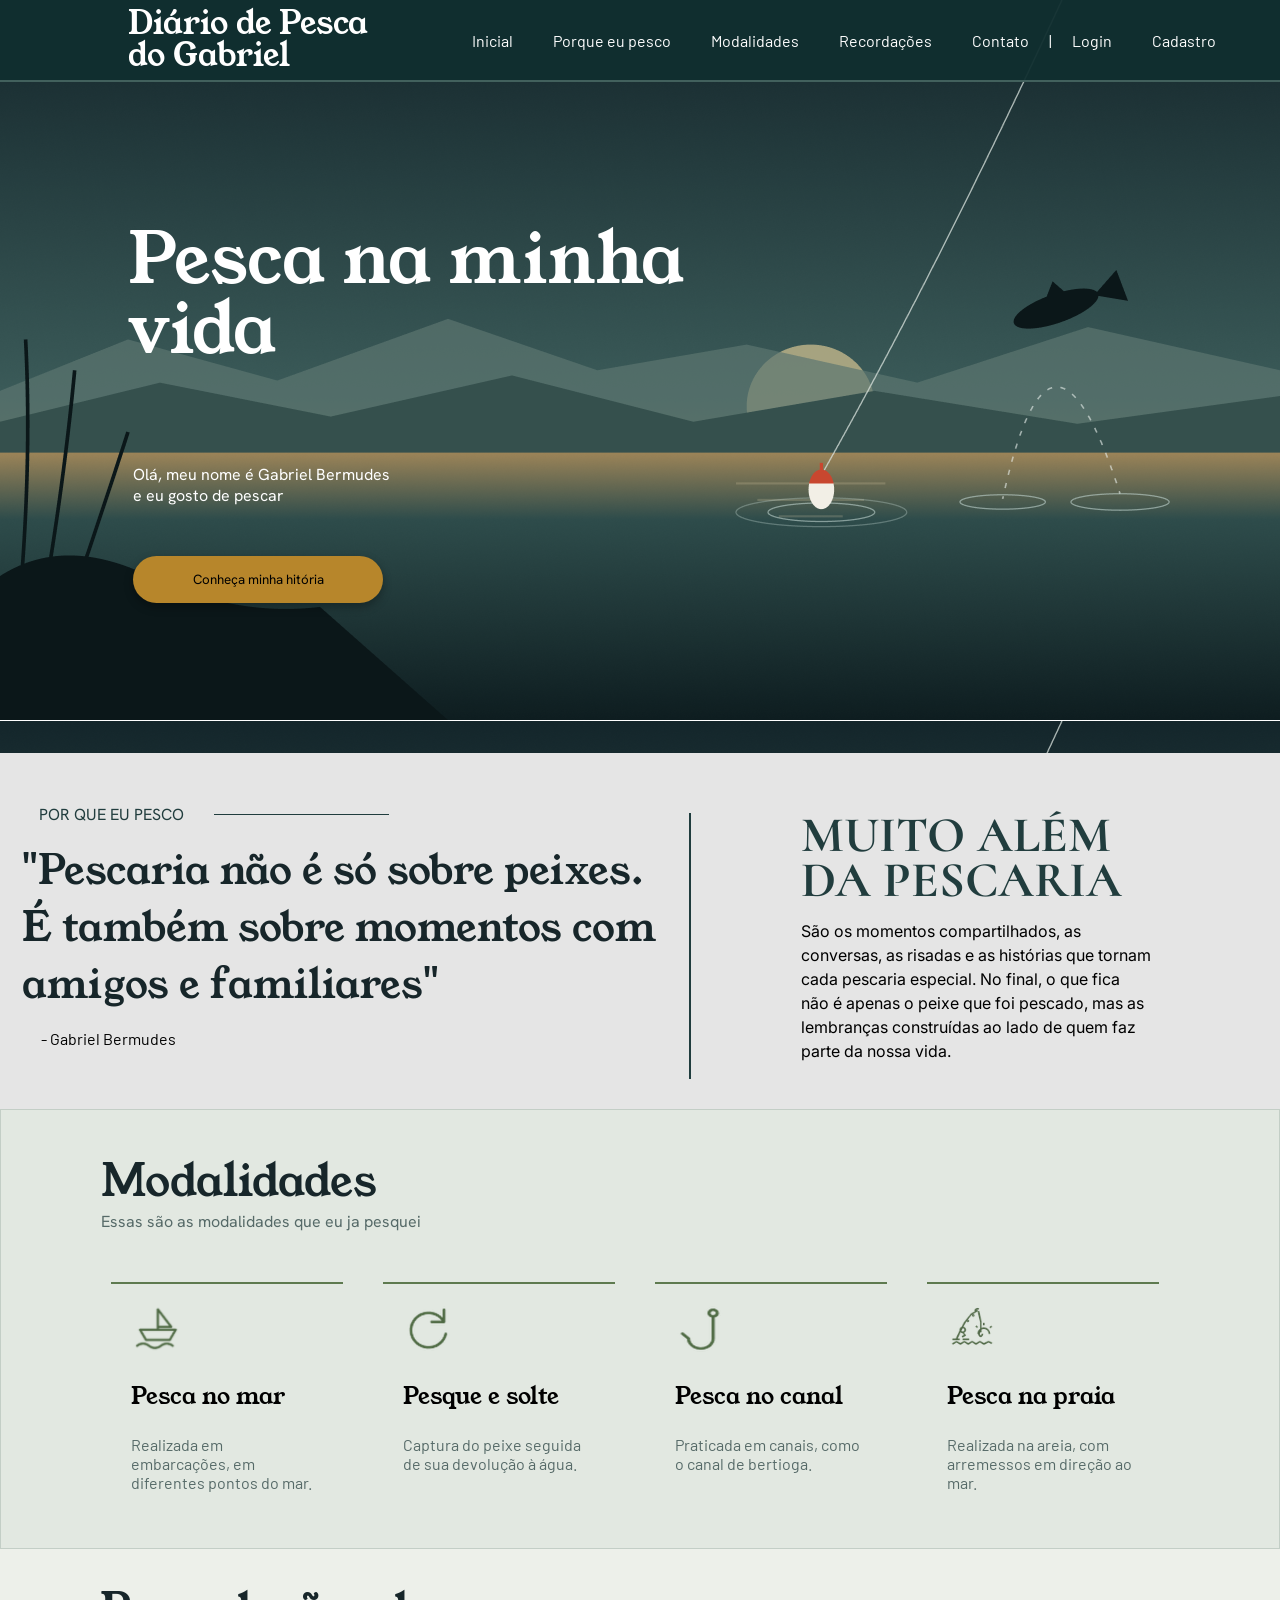
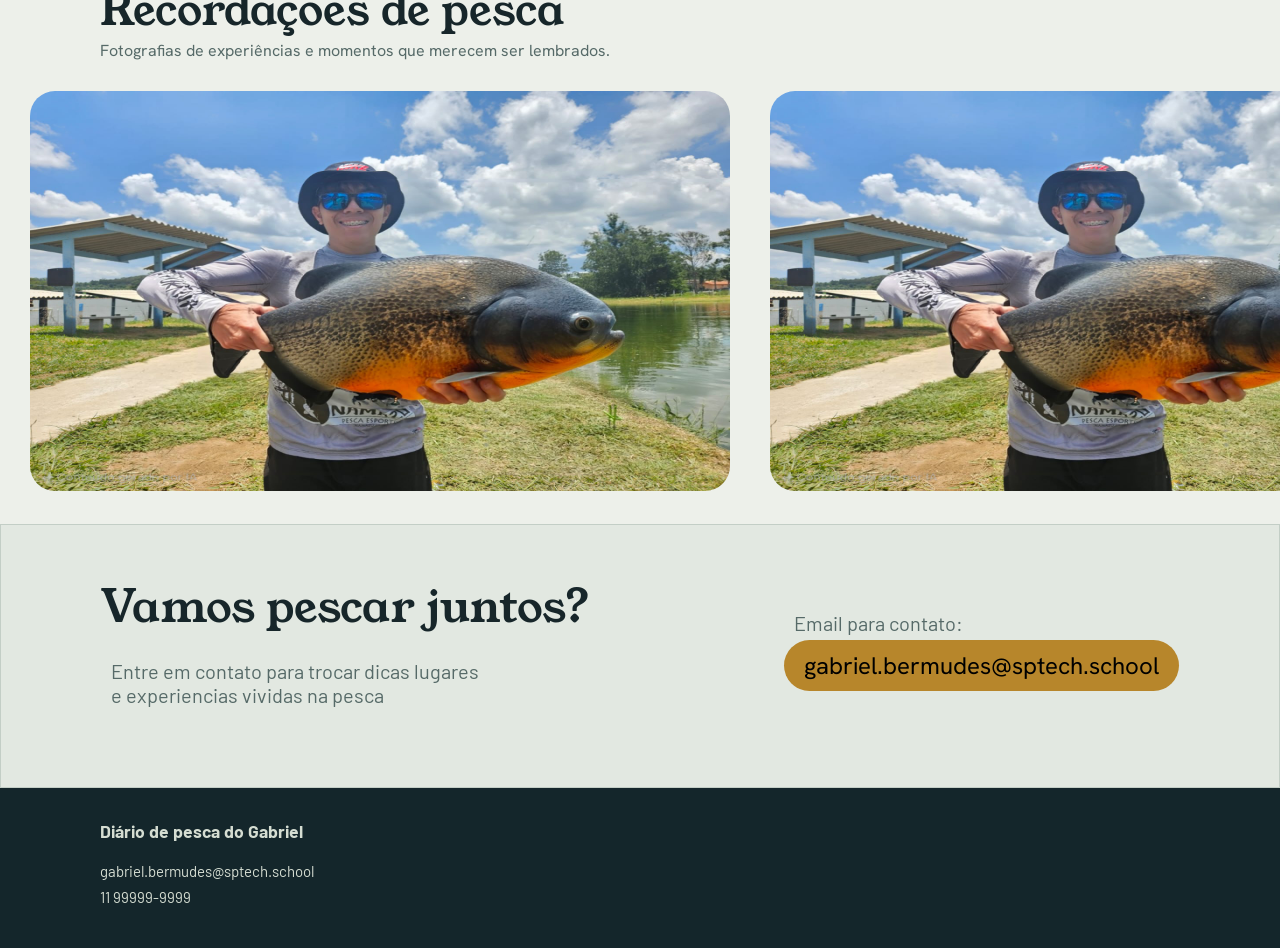
==== WEB-DATA-VIZ/public/index.html @ 506b38b6 "ultimos passos (contato e footer)" ====
<!DOCTYPE html>
<html lang="en">

<head>
  <meta charset="UTF-8">
  <meta http-equiv="X-UA-Compatible" content="IE=edge">
  <meta name="viewport" content="width=device-width, initial-scale=1.0">

  <title>Diário de Pesca do Gabriel</title>

  <script src="./js/sessao.js"></script>
  <link rel="preconnect" href="https://fonts.googleapis.com">
  <link rel="preconnect" href="https://fonts.gstatic.com" crossorigin>
  <link
    href="https://fonts.googleapis.com/css2?family=Inter:ital,opsz,wght@0,14..32,100..900;1,14..32,100..900&family=Junge&family=Kapakana:wght@300..400&family=Young+Serif&display=swap"
    rel="stylesheet">
  <link rel="stylesheet" href="./css/estilo.css">
  <link rel="icon" href="./assets/icon/favicon2.ico">
  <link rel="preconnect" href="https://fonts.gstatic.com">
</head>

<body>
  <div class="header">
    <div class="container">
      <h1 class="titulo young-serif-regular">Diário de Pesca do Gabriel</h1>
      <ul class="navbar">
        <li>
          <a href="#container">Inicial</a>
        </li>
        <li>
          <a href="#porque-eu-pesco">Porque eu pesco</a>
        </li>
        <li>
          <a href="#modalidades">Modalidades</a>
        </li>
        <li>
          <a href="#recordacoes">Recordações</a>
        </li>
        <li>
          <a href="#contato">Contato</a>
        </li>
        <li>|</li>
        <li>
          <a href="login.html">Login</a>
        </li>
        <li>
          <a href="cadastro.html">Cadastro</a>
        </li>
      </ul>
    </div>
  </div>

  <div class="banner">
    <div class="container" id="container">
      <h1 class="young-serif-regular titulo">Pesca na minha <br> vida</h1>
      <p class="hanken">Olá, meu nome é Gabriel Bermudes <br> e eu gosto de pescar</p>
      <button class="hanken" id="porque-eu-pesco">Conheça minha hitória</button>
    </div>
  </div>

  <div class="social">
    <div class="container">
      <div class="boxes" id="boxes">
        <div class="box">
          <h4 class="hanken">POR QUE EU PESCO</h4>
          <h1 class="young-serif-regular">"Pescaria não é só sobre peixes. <br> É também sobre momentos com <br> amigos
            e
            familiares"</h1>
          <p>- Gabriel Bermudes</p>
        </div>
        <div class="box1">
          <h2 class="cormorant-sc-bold">MUITO ALÉM<br>DA PESCARIA</h2>
          <p id="modalidades">São os momentos compartilhados, as conversas, as risadas e as histórias que tornam cada pescaria especial.
            No final, o que fica não é apenas o peixe que foi pescado, mas as lembranças construídas ao lado de quem faz
            parte da nossa vida.</p>
        </div>
      </div>
    </div>
  </div>
  <div class="social1">
    <div class="container1">
      <div class="boxes1">
        <div class="box-modalidades">
          <h1 class="young-serif-regular">Modalidades</h1>
          <p class="hanken">Essas são as modalidades que eu ja pesquei</p>
        </div>
        <div class="modalidades">
          <div class="modalidade">
            <img src="assets/icon/barco.png">
            <h3>Pesca no mar</h3>
            <p>Realizada em embarcações, em diferentes pontos do mar.</p>
          </div>
          <div class="modalidade">
            <img src="assets/icon/atualizar.png">
            <h3>Pesque e solte</h3>
            <p>Captura do peixe seguida de sua devolução à água.</p>
          </div>
          <div class="modalidade">
            <img src="assets/icon/anzol.png">
            <h3>Pesca no canal</h3>
            <p>Praticada em canais, como o canal de bertioga.</p>
          </div>
          <div class="modalidade">
            <img src="assets/icon/icone_pesca_praia.png">
            <h3>Pesca na praia</h3>
            <p id="recordacoes">Realizada na areia, com arremessos em direção ao mar.</p>
          </div>
        </div>
      </div>
    </div>
  </div>
  <div class="social2">
    <div class="container2">
      <div class="boxes2">
        <div class="diario-pescarias">
          <h1 class="young-serif-regular">Recordações de pesca</h1>
          <p class="hanken">Fotografias de experiências e momentos que merecem ser lembrados.</p>
        </div>
        <div class="relato relatos">
          <div class="relato relato1">
            <img src="assets/imgs/eu-pescando.jpeg" alt="pescaria1">
          </div>
          <div class="relato relato2">
            <img src="assets/imgs/eu-pescando.jpeg" alt="pescaria2">
          </div>
          <div class="relato relato3">
            <img src="assets/imgs/eu-pescando.jpeg" alt="pescaria3">
          </div>
          <div class="relato relato4">
            <img src="assets/imgs/eu-pescando.jpeg" alt="pescaria3">
          </div>
          <div class="relato relato5">
            <img src="assets/imgs/eu-pescando.jpeg" alt="pescaria3">
          </div>
        </div>
      </div>
    </div>
  </div>
  <div class="social4" id="contato">
    <div class="boxes3">
      <div class="contato">
        <div class="entre-contato">
          <h1 class="young-serif-regular">Vamos pescar juntos?</h1>
          <p>Entre em contato para trocar dicas lugares <br>e experiencias vividas na pesca</p>
        </div>
        <div class="area-email">
          <p>Email para contato:</p>
          <h2 class="email hanken">gabriel.bermudes@sptech.school</h4>
        </div>
      </div>
    </div>
  </div>
  <div class="footerr">
    <div class="title">
      <h3>Diário de pesca do Gabriel</h3>
      <p>gabriel.bermudes@sptech.school<br>11 99999-9999</p>
    </div>
  </div>
</body>

</html>
---- WEB-DATA-VIZ/public/css/estilo.css ----
@import url('https://fonts.googleapis.com/css2?family=Barlow:ital,wght@0,100;0,200;0,300;0,400;0,500;0,600;0,700;0,800;0,900;1,100;1,200;1,300;1,400;1,500;1,600;1,700;1,800;1,900&display=swap');
@import url('https://fonts.googleapis.com/css2?family=Hanken+Grotesk:ital,wght@0,100..900;1,100..900&family=Inter:ital,opsz,wght@0,14..32,100..900;1,14..32,100..900&family=Junge&family=Kapakana:wght@300..400&family=Young+Serif&display=swap');
@import url('https://fonts.googleapis.com/css2?family=Cormorant+SC:wght@300;400;500;600;700&family=Hanken+Grotesk:ital,wght@0,100..900;1,100..900&display=swap');
@import url('https://fonts.googleapis.com/css2?family=Young+Serif&display=swap');

html {
    scroll-behavior: smooth;
}

.junge-regular {
  font-family: "Junge", cursive;
  font-weight: 400;
  font-style: normal;
}

.young-serif-regular {
  font-family: "Young Serif", serif;
  font-weight: 400;
  font-style: normal;
}

.cormorant-sc-bold {
  font-family: "Cormorant SC", serif;
  font-weight: 700;
  font-style: normal;
}

.hanken {
  font-family: "Hanken Grotesk", sans-serif;
  font-optical-sizing: auto;
  font-weight: 400;
  font-style: normal;
}

body {
  margin: 0;
  padding: 0;
  font-family: 'Barlow', 'Segoe UI', 'Segoe UI', Tahoma, Geneva, Verdana, sans-serif;
  background-image: url('../assets/imgs/Hero.png');
}

:root {
  --tamanho-header: 80px;
  --tamanho-banner: calc(100vh - var(--tamanho-header) - var(--tamanho-footer) - 2px);
  --tamanho-simulador: calc(100vh - var(--tamanho-header) - var(--tamanho-footer) - 2px);
  --tamanho-login: calc(100vh - var(--tamanho-header) - var(--tamanho-footer) - 2px);
  --tamanho-footer: 65px;
}

.container {
  display: flex;
  justify-content: flex-start;
  width: 80%;
  margin: auto;
}

.header {
  position: fixed;
  z-index: 9999;
  height: var(--tamanho-header);
  width: 100%;
  background-color: rgba(16, 47, 48, 0.95);
  border-bottom: 2px solid #42615D;
}

.header .container {
  justify-content: space-between;
  align-items: center;
  height: 100%;
}

.header a {
  text-decoration: none;
  color: white;
}

.agora {
  font-weight: 800;
}

.navbar {
  width: 700px;
  display: flex;
  align-items: center;
  justify-content: space-between;
  list-style: none;
  color: white;
}

.navbar a {
  font-weight: 400;
}

body:has(#container:target) .navbar a[href="#container"],
body:has(#porque-eu-pesco:target) .navbar a[href="#porque-eu-pesco"],
body:has(#modalidades:target) .navbar a[href="#modalidades"],
body:has(#recordacoes:target) .navbar a[href="#recordacoes"],
body:has(#contato:target) .navbar a[href="#contato"] {
    font-weight: 900;
}

.navbar a {
  margin-left: 20px;
  margin-right: 20px;
  white-space: nowrap;
}

.titulo {
  color: white;
  width: fit-content;
  font-weight: 500;
  line-height: 1;
}

.header h1 {
  margin: 0;
}

/* BANNER */

.banner {
  height: var(--tamanho-banner);
  color: white;
  background-size: cover;
}

.banner .container {
  justify-content: start;
  align-items: center;

  height: 100%;
}

.banner h1 {
  position: absolute;
  top: 25%;
}

.banner p {
  margin-left: 5px;
  position: absolute;
  bottom: 42%;
}

.banner button {
  margin-left: 5px;
  padding: 15px;
  position: absolute;
  bottom: 33%;
  background-color: #B7862B;
  color: black;
  border-radius: 30px;
  border: none;
  width: 250px;
  box-shadow: 0px 4px 10px rgba(0, 0, 0, 0.3);
  cursor: pointer;
}

button:active {
  transform: translateX(1px) scale(0.98);
}

.banner .container h1 {
  width: 50%;
  margin: 0;
  padding: 0;
  font-size: 70px;
}

.banner .container span {
  font-weight: 800;
}

/* MISSÃO VISÃO VALORES */

.social {
  background-color: #e5e5e5;
  display: flex;
  margin-bottom: 0px;
}

.social .container {
  justify-content: center;
}

.box img {
  width: 170px;
}

.box {
  flex: 2;
  margin-left: -140px;
}

.box1 {
  display: flex;
  flex-direction: column;
  align-items: flex-start;
  flex: 1;
  margin-top: 30px;
  text-align: left;
  border-left: 2px solid rgba(16, 47, 48, 0.92);
  padding-left: 110px;
}

.box1 p {
  top: 100%;
  line-height: 1.5;
  font-family: 'Inter', sans-serif;
}

.box-modalidades {
  margin-top: 0;
}
.box-modalidades h1 {
  margin-top: 40px;
  margin-left: 100px;
  font-size: 44px;
  color: #17262A;
}

.box-modalidades p {
  margin-top: -30px;
  margin-left: 100px;
  color: #566A68;
}

.modalidades {
  display: flex;
  margin-left: 90px;
  margin-right: 100px;
  margin-top: 30px;
}

.modalidade {
  height: 100%;
  width: 400px;
  padding: 20px;
  margin: 20px;
  text-align: left;
  border-top: 2px solid #5E7A4F;
}

.modalidade img {
  height: 50px;
  width: 50px;
}

.modalidade h3 {
  font-size: 23px;
  font-family: "Young Serif", serif;
  font-weight: 400;
  font-style: normal;
}

.modalidade p {
  color: #566A68;
}


.boxes1 {
  margin-top: 0;
  margin-bottom: 0;
}
.box1 h2 {
  text-align: left;
  color: rgba(16, 47, 48, 0.92);
  font-size: 50px;
  line-height: 0.9;
  margin: 0 0 0 0;
}

.box h1 {
  margin-top: -5px;
  font-size: 40px;
  color: #17262A;
}

.box p {
  margin-top: -10px;
  margin-left: -460px;
}

.box h4 {
  display: flex;
  align-items: center;
  width: 350px;
  color: rgba(16, 47, 48, 0.92);
  margin-left: -250px;
  gap: 30px;
}

.box h4::after {
  content: "";
  flex: 1;
  height: 1px;
  background-color: rgba(16, 47, 48, 0.92);
}

.social .container .boxes {
  display: flex;
  justify-content: space-between;
  width: 100%;
  padding: 30px 0;
}

.social1 {
  background-color: #E2E8E1;
  border: 0.5px solid #C3CEC6;
  margin: 0;
}

.social2 {
  margin-top: 0;
  padding-top: 30px;
  background-color: #EDF0EA;
}

.diario-pescarias {
  margin-top: 0;
}

.diario-pescarias h1 {
  margin-top: 0;
  margin-bottom: 0;
  margin-left: 100px;
  font-size: 44px;
  color: #17262A;
}

.diario-pescarias p {
  margin-bottom: 0;
  margin-left: 100px;
  color: #566A68;
  margin-top: -1px;
}

.relatos {
  display: flex;
  padding: 30px;
  gap: 40px;
  overflow-x: auto;
  scroll-behavior: smooth;
}

.relatos img {
  width: 700px;
  height: 400px;
  border-radius: 25px;
}

.relato {
  flex: 0 0 300px;
}

.relatos::-webkit-scrollbar {
  height: 17px;
}

.relatos::-webkit-scrollbar-track {
  background: #D5DDD2;
  border-radius: 10px;
  border: 2px solid #EDF0EA;
}

.relatos::-webkit-scrollbar-thumb {
  background: #71866B;
  border-radius: 10px;
  border: 2px solid #D5DDD2;
}

.relatos::-webkit-scrollbar-thumb:hover {
  background: #536B50;
}


.container2 {
  margin-top: 0;
}

.boxes2 {
  margin-top: 0;
}

.box {
  display: flex;
  flex-direction: column;
  align-items: center;
}

.social4 {
  margin-top: 0;
  background-color: #E2E8E1;
  border: 0.5px solid #C3CEC6;
  padding-top: 50px;
  padding-bottom: -20px;
  padding-right: 100px;
}

.entre-contato {
  display: flex;
  flex-direction: column;
  justify-content: center;
  padding-bottom: 30px;
}
.entre-contato h1 {
  margin-top: 0;
  margin-left: 100px;
  font-size: 45px;
  color: #17262A;
}

.entre-contato p {
  margin-left: 110px;
  margin-top: -10px;
  color: #566A68;
  font-size: 20px;
}

.contato {
  padding-bottom: 30px;
  display: flex;
  justify-content: space-between;
  align-items: center;
}

.email {
  background-color: #B7862B;
  padding: 10px 20px;
  border-radius: 50px;
  margin-left: 40px;
}

.area-email p {
  margin-bottom: -15px;
  margin-top: -10px;
  color: #566A68;
  margin-left: 50px;
  font-size: 20px;
}


/* FOOTER */

.footerr {
  display: flex;
  align-items: center;
  padding-top: 10px;
  margin-top: 0;
  background-color: #14262B;
  height: 150px;
  color: #D5DDD2;
  font-size: 15px;
}

.footerr h3 {
  margin-top: 0;
  margin-left: 100px;
}

.footerr p {
  margin-left: 100px;
  line-height: 1.7;
}

.footer .container {
  justify-content: center;
  text-align: center;
}

.footer .container .version {
  font-size: 12px;
}

/* LOGIN */

.login {
  height: var(--tamanho-login);
  background-image: url('../assets/imgs/bg-jelly-fish-para-home.png');
  background-size: cover;
}

.login .container {
  justify-content: center;
  align-items: center;
  height: 100%;
}

.card {
  width: 50%;
  background-color: #e5e5e5;
  border-radius: 10px;
  display: flex;
  align-items: center;
  justify-content: space-evenly;
  color: palevioletred;
  flex-direction: column;
  height: fit-content;
  padding: 20px 0;
}

.card h2 {
  margin: 0;
  font-size: 30px;
}

.formulario {
  display: flex;
  height: 90%;
  width: 80%;
  justify-content: space-around;
  flex-direction: column;
}

.formulario span {
  font-size: 15px;
  font-weight: 800;
}

.formulario input {
  border: 2px solid #32b9cd;
  text-align: center;
  border-radius: 10px;
  margin: 0;
}

.formulario select {
  border: 2px solid #32b9cd;
  background-color: white;
  color: gray;
  height: 36px;
  text-align: center;
  border-radius: 10px;
  margin: 0;
}

.campo {
  display: flex;
  flex-direction: column;
  justify-content: start;
  padding: 5px 0;
}

.botao {
  cursor: pointer;
  font-family: "Barlow", sans-serif;
  border: 0;
  border-radius: 5px;
  font-weight: 600;
  font-size: 18px;
  color: #fff;
  background-color: #ED145B;
  width: 120px;
  height: 30px;
  align-self: center;
  margin-top: 20px;
}

.loading-div {
  width: 50px;
  display: none;
}

.loading-div img {
  height: 50px;
  width: 50px;
}

#div_erros_login {
  display: none
}

/* FORMULARIO */

.alerta_erro {
  display: flex;
  justify-content: flex-end;
}

.card_erro {
  display: none;
  background-color: #fff;
  color: black;
  width: 230px;
  position: fixed;
  border-radius: 4px;
  border: #ED145B 3px solid;
  padding: 10px;
  margin-right: 10%;
}

.card_erro #mensagem_erro {
  font-weight: 500;
  font-size: 20px;
}

.formulario .tipo_campo {
  font-size: 20px;
  font-weight: 600 !important;
}

.formulario {
  display: flex;
  flex-direction: column;
}

input {
  margin-bottom: 10px;
  border: 2px solid #32b9cd;
  padding: 10px;
  text-align: center;
  border-radius: 10px;
}

.btn {
  font-family: "Barlow", sans-serif;
  border: 0;
  border-radius: 5px;
  font-weight: 600;
  font-size: 18px;
  padding: 10px 15px;
  color: white;
  background-color: #ED145B;
  width: 120px;
  align-self: center;
  margin-top: 5px;
}

.loading-div {
  width: 50px;
  margin: auto;
  display: none;
}

.loading-div img {
  height: 50px;
  width: 50px;
}

/* SIMULADOR */

.simulador {
  color: white;
}

.simulador .container {
  flex-direction: column;
  overflow: scroll;
  height: var(--tamanho-simulador);
}

/* ALERTA */

#alerta {
  position: absolute;
  right: 0;
  bottom: 0;
}

.mensagem-alarme {
  background-color: white;
  border-radius: 5px;
  width: 300px;
  height: 80px;
  margin: 10px;
  padding: 10px 0;
  display: flex;
  justify-content: space-evenly;
  align-items: center;
}

.mensagem-alarme h3 {
  font-size: 14px;
  margin: 0;
}

.mensagem-alarme .informacao {
  width: 66%;
}

.alarme-sino {
  width: 48px;
  height: 48px;
  animation-name: bell;
  animation-duration: 4s;
  background-image: url('https://cdn-icons-png.flaticon.com/512/1157/1157000.png');
  background-size: cover;
  animation-iteration-count: infinite;
}

@keyframes bell {
  0% {
    transform: rotate(25deg)
  }

  25% {
    transform: rotate(-25deg)
  }

  50% {
    transform: rotate(25deg)
  }

  75% {
    transform: rotate(-25deg)
  }

  100% {
    transform: rotate(25deg)
  }
}
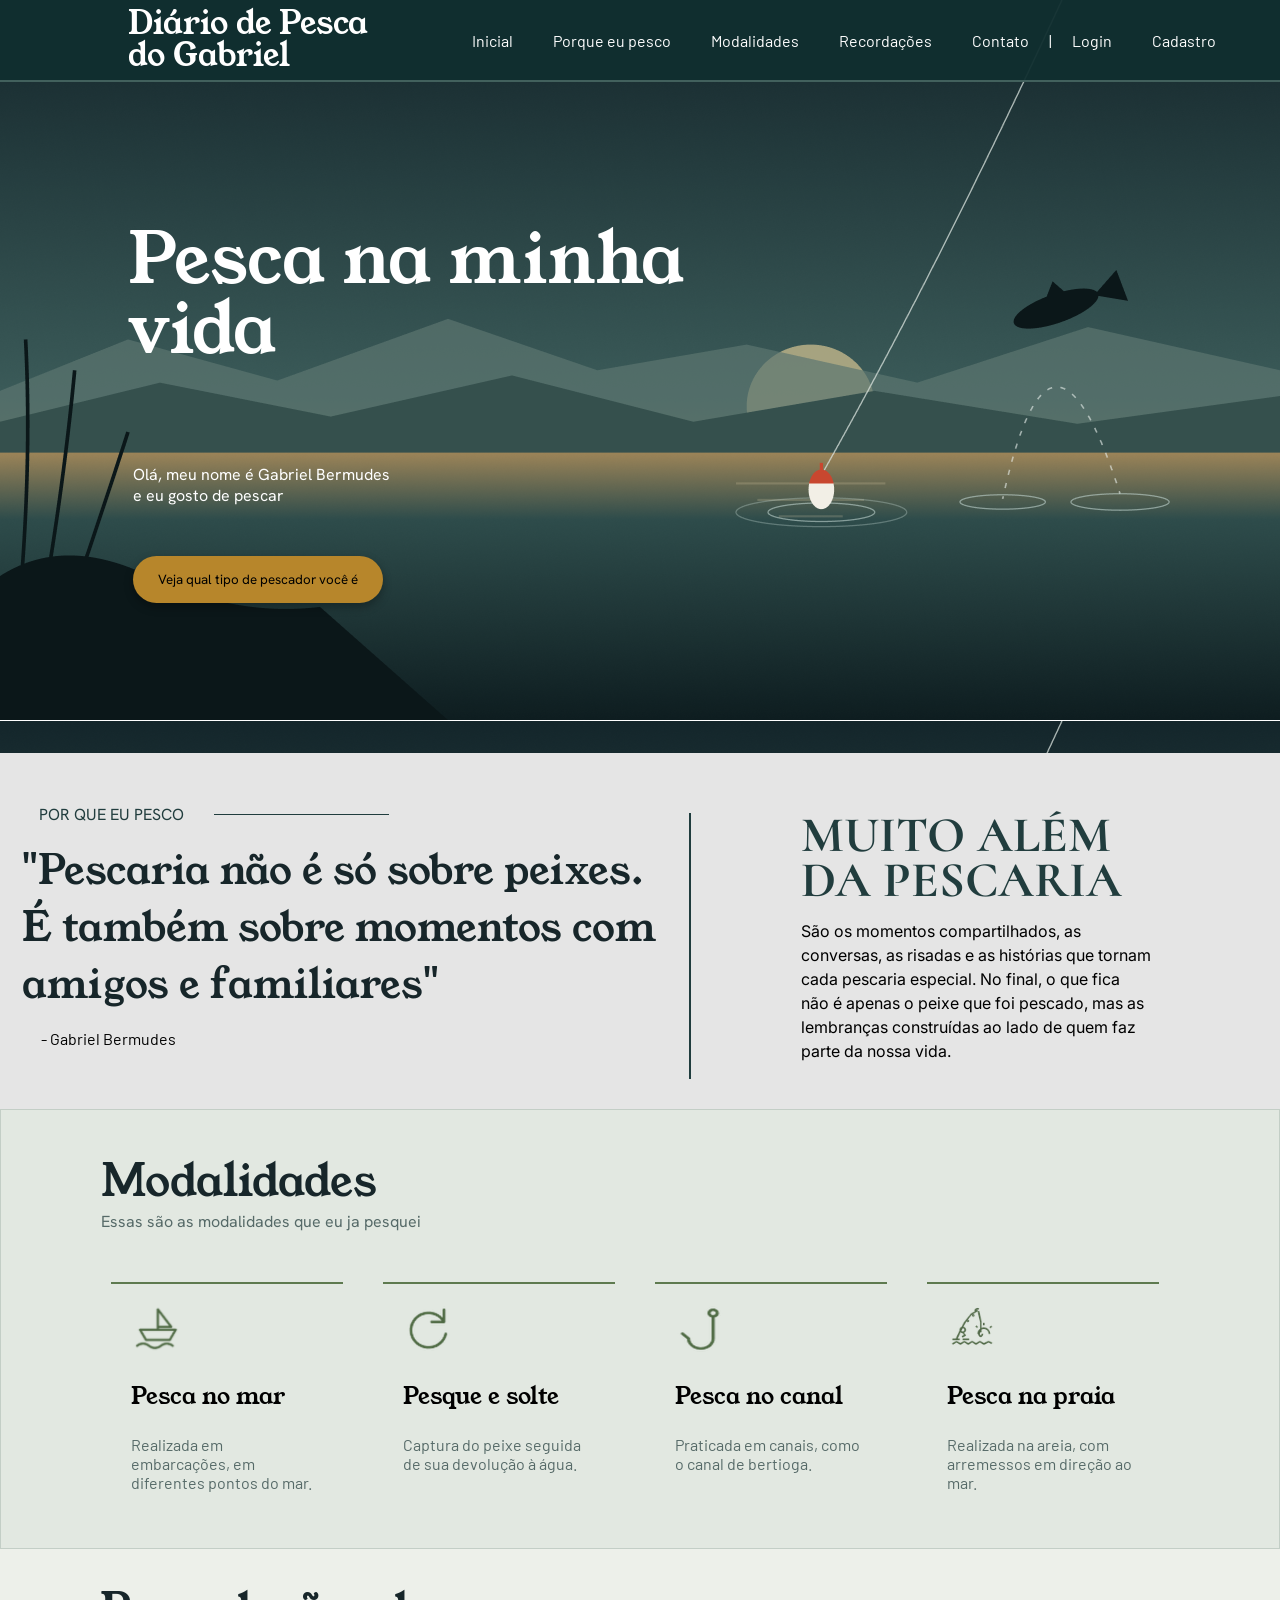
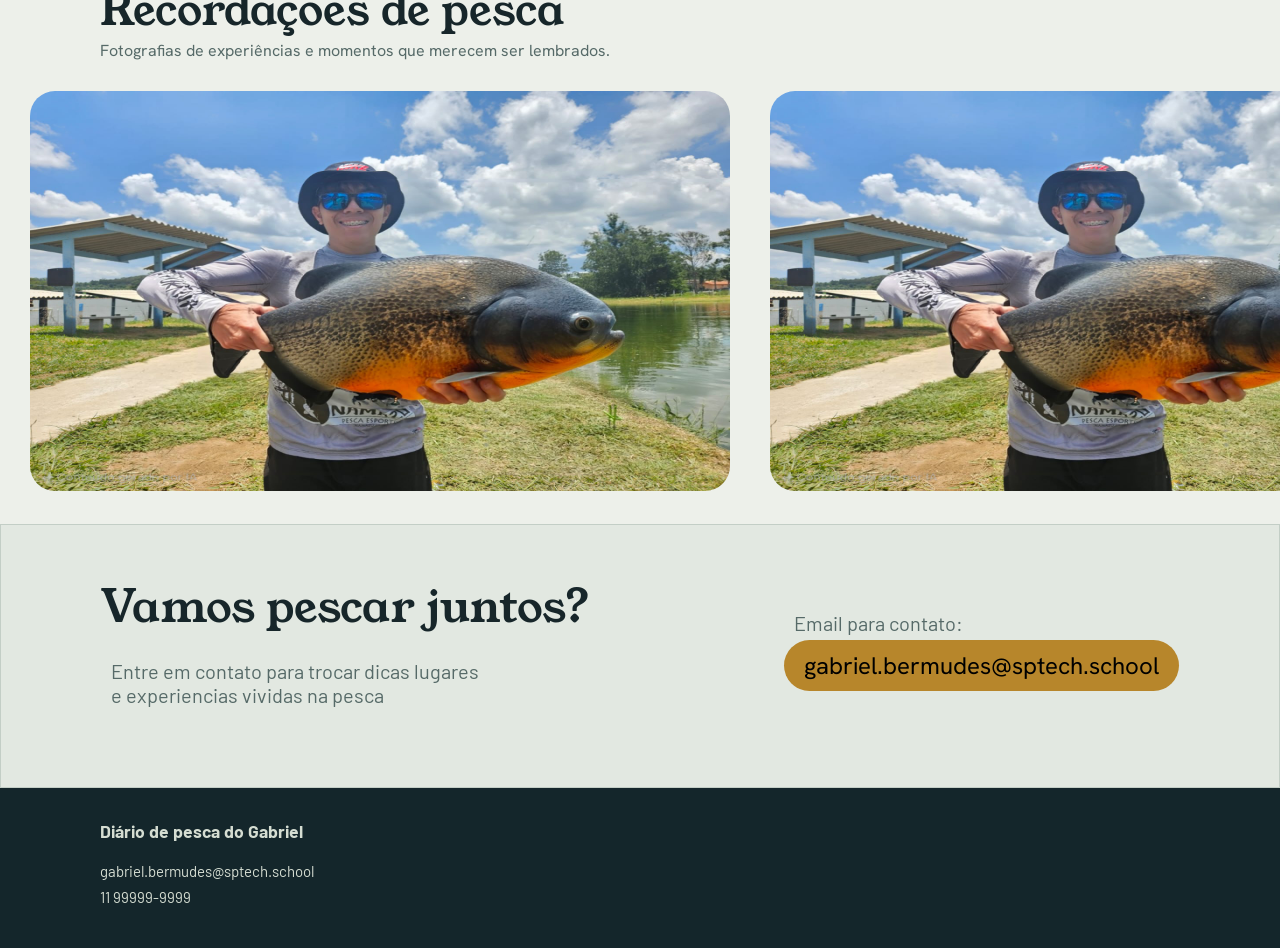
==== commit aa0d3d17: "Adição - Adicionando texto ao lado da tela de login e mudando cor dos inputs" ====
--- a/WEB-DATA-VIZ/public/index.html
+++ b/WEB-DATA-VIZ/public/index.html
@@ -44,7 +44,7 @@
           <a href="login.html">Login</a>
         </li>
         <li>
-          <a href="cadastro.html">Cadastro</a>
+          <a href="cadastro.html#cadastro">Cadastro</a>
         </li>
       </ul>
     </div>
@@ -54,7 +54,7 @@
     <div class="container" id="container">
       <h1 class="young-serif-regular titulo">Pesca na minha <br> vida</h1>
       <p class="hanken">Olá, meu nome é Gabriel Bermudes <br> e eu gosto de pescar</p>
-      <button class="hanken" id="porque-eu-pesco">Conheça minha hitória</button>
+      <button class="hanken" id="porque-eu-pesco">Veja qual tipo de pescador você é</button>
     </div>
   </div>
 
--- a/WEB-DATA-VIZ/public/css/estilo.css
+++ b/WEB-DATA-VIZ/public/css/estilo.css
@@ -95,7 +95,8 @@
 body:has(#porque-eu-pesco:target) .navbar a[href="#porque-eu-pesco"],
 body:has(#modalidades:target) .navbar a[href="#modalidades"],
 body:has(#recordacoes:target) .navbar a[href="#recordacoes"],
-body:has(#contato:target) .navbar a[href="#contato"] {
+body:has(#contato:target) .navbar a[href="#contato"],
+body:has(#cadastro:target) .navbar a [href="#cadastro"] {
     font-weight: 900;
 }
 
@@ -453,9 +454,30 @@
   font-size: 15px;
 }
 
+.footerrr {
+  display: flex;
+  align-items: center;
+  padding-top: 10px;
+  margin-top: 0;
+  background-color: rgba(16, 47, 48, 0.98);
+  height: 150px;
+  color: #D5DDD2;
+  font-size: 15px;
+}
+
+.footerrr h3 {
+  margin-top: 0;
+  margin-left: 100px;
+}
+
 .footerr h3 {
   margin-top: 0;
   margin-left: 100px;
+}
+
+.footerrr p {
+  margin-left: 100px;
+  line-height: 1.7;
 }
 
 .footerr p {
@@ -476,7 +498,7 @@
 
 .login {
   height: var(--tamanho-login);
-  background-image: url('../assets/imgs/bg-jelly-fish-para-home.png');
+  background-image: url('../assets/imgs/tela_fundo_cadastro_login.png');
   background-size: cover;
 }
 
@@ -489,16 +511,31 @@
 .card {
   width: 50%;
   background-color: #e5e5e5;
+  margin-top: 80px;
   border-radius: 10px;
   display: flex;
   align-items: center;
   justify-content: space-evenly;
-  color: palevioletred;
+  color: #42615D;
   flex-direction: column;
   height: fit-content;
   padding: 20px 0;
 }
 
+.texto_cadastro {
+  margin-top: 100px;
+  margin-right: 150px;
+  margin-bottom: 100px;
+  color: white;
+}
+
+.titulo_cadastro {
+  border-bottom: 1px solid white;
+}
+
+.titulo_cadastro h1 {
+  margin-bottom: 30px;
+}
 .card h2 {
   margin: 0;
   font-size: 30px;
@@ -518,7 +555,7 @@
 }
 
 .formulario input {
-  border: 2px solid #32b9cd;
+  border: 2px solid #42615D;
   text-align: center;
   border-radius: 10px;
   margin: 0;
@@ -548,8 +585,8 @@
   border-radius: 5px;
   font-weight: 600;
   font-size: 18px;
-  color: #fff;
-  background-color: #ED145B;
+  color: #000000;
+  background-color: #B7862B;
   width: 120px;
   height: 30px;
   align-self: center;
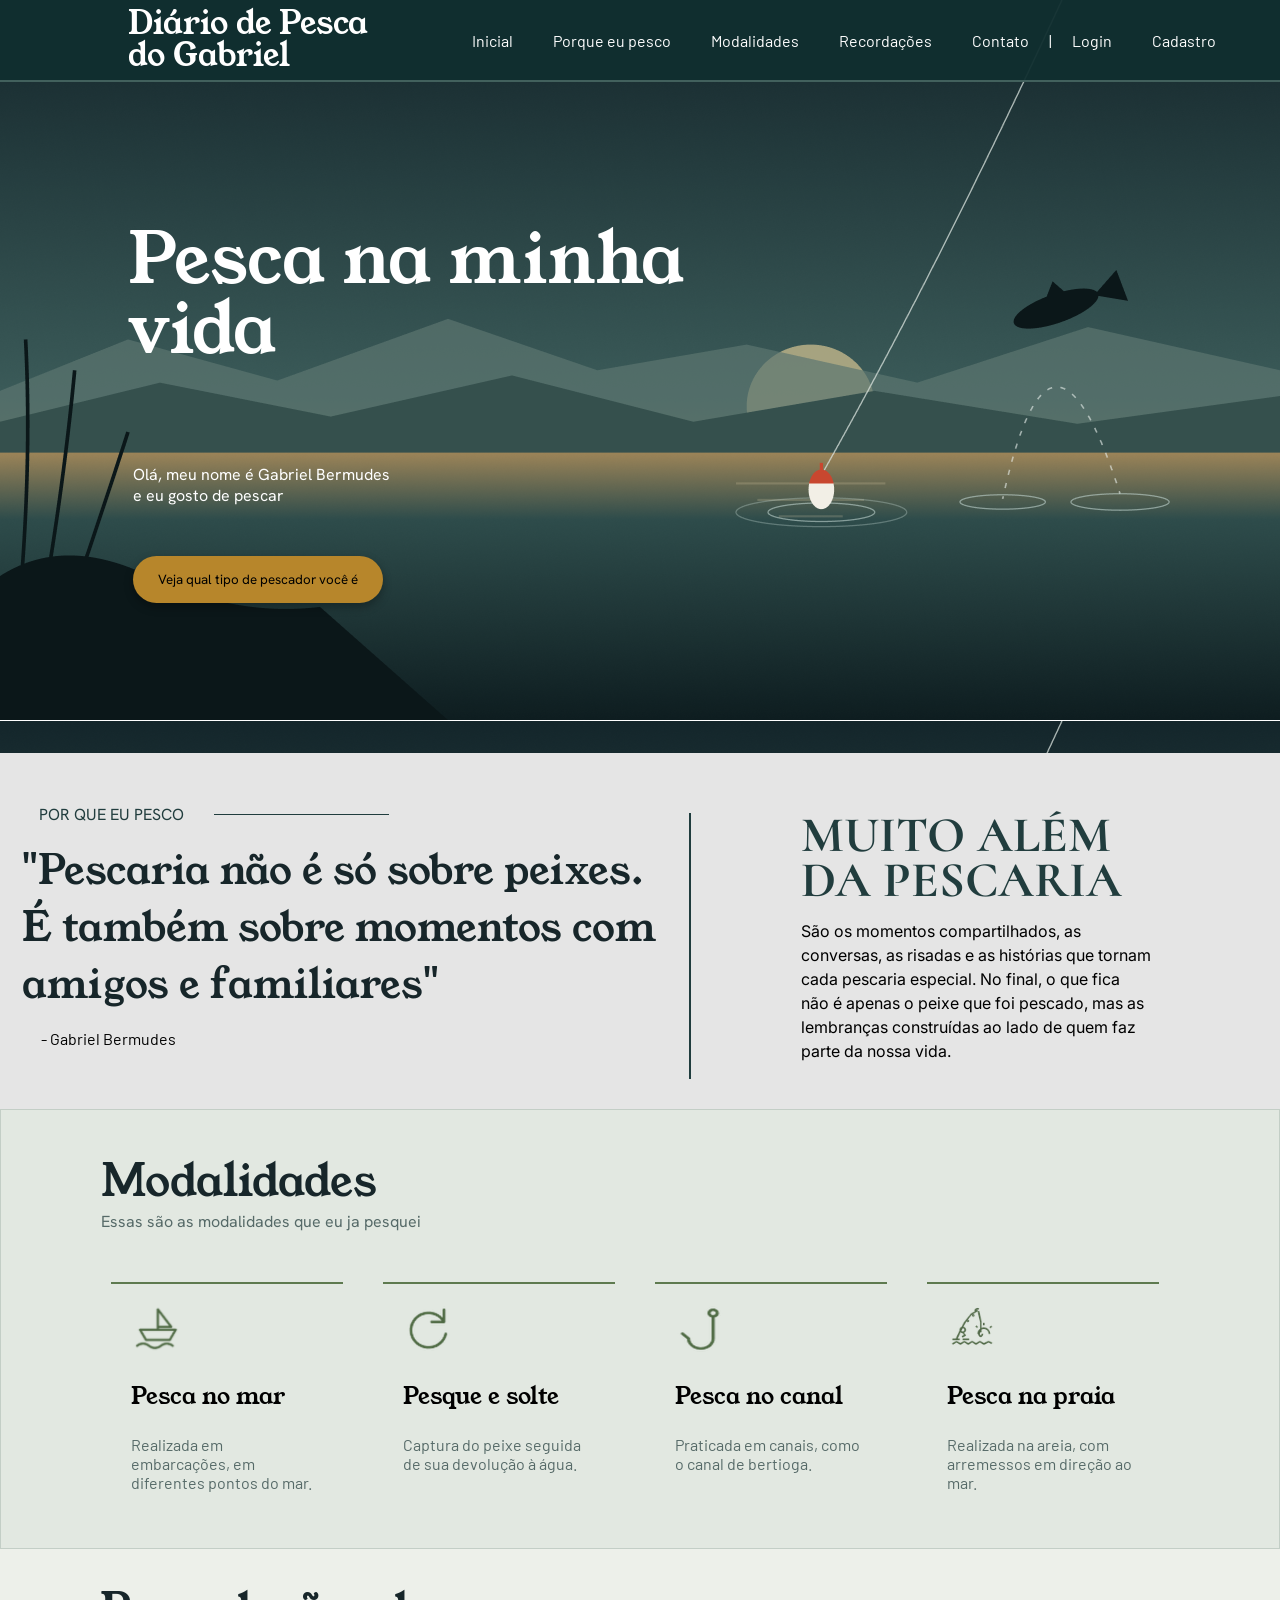
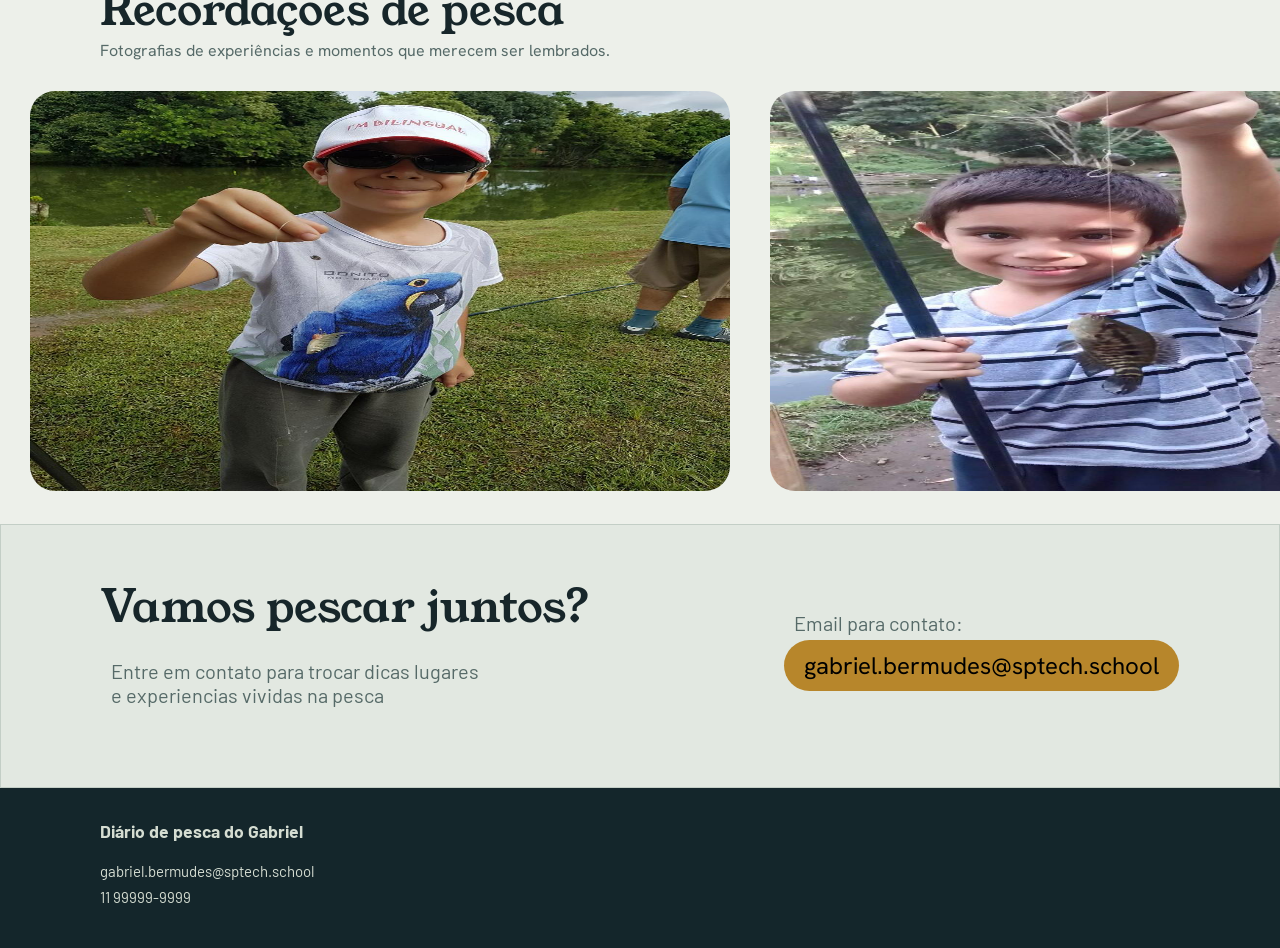
==== commit 22ed76fd: "modificação - Adicionando algumas fotos e gitignore" ====
--- a/WEB-DATA-VIZ/public/index.html
+++ b/WEB-DATA-VIZ/public/index.html
@@ -118,10 +118,10 @@
         </div>
         <div class="relato relatos">
           <div class="relato relato1">
-            <img src="assets/imgs/eu-pescando.jpeg" alt="pescaria1">
+            <img src="assets/imgs/FOTO_PESCANDO_1.jpeg" alt="pescaria1">
           </div>
           <div class="relato relato2">
-            <img src="assets/imgs/eu-pescando.jpeg" alt="pescaria2">
+            <img src="assets/imgs/FOTO_PESCANDO_2.jpeg" alt="pescaria2">
           </div>
           <div class="relato relato3">
             <img src="assets/imgs/eu-pescando.jpeg" alt="pescaria3">
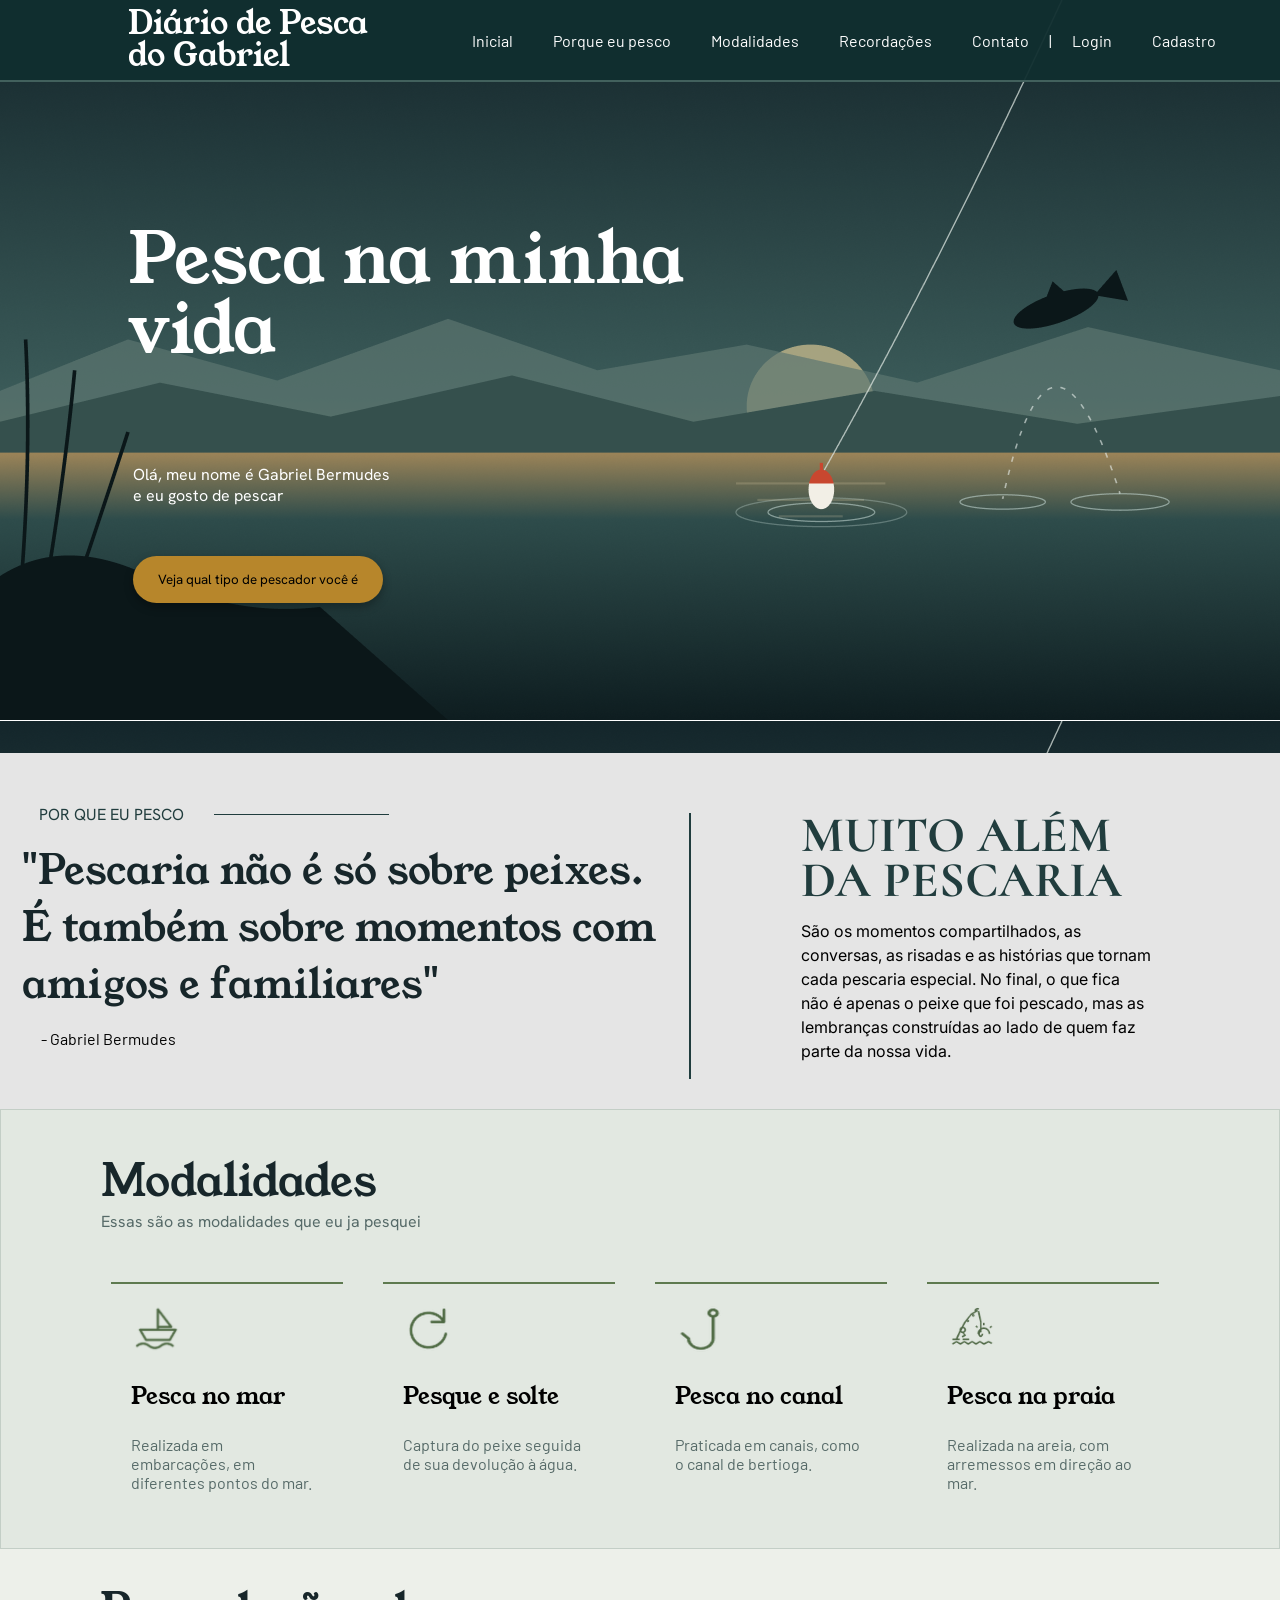
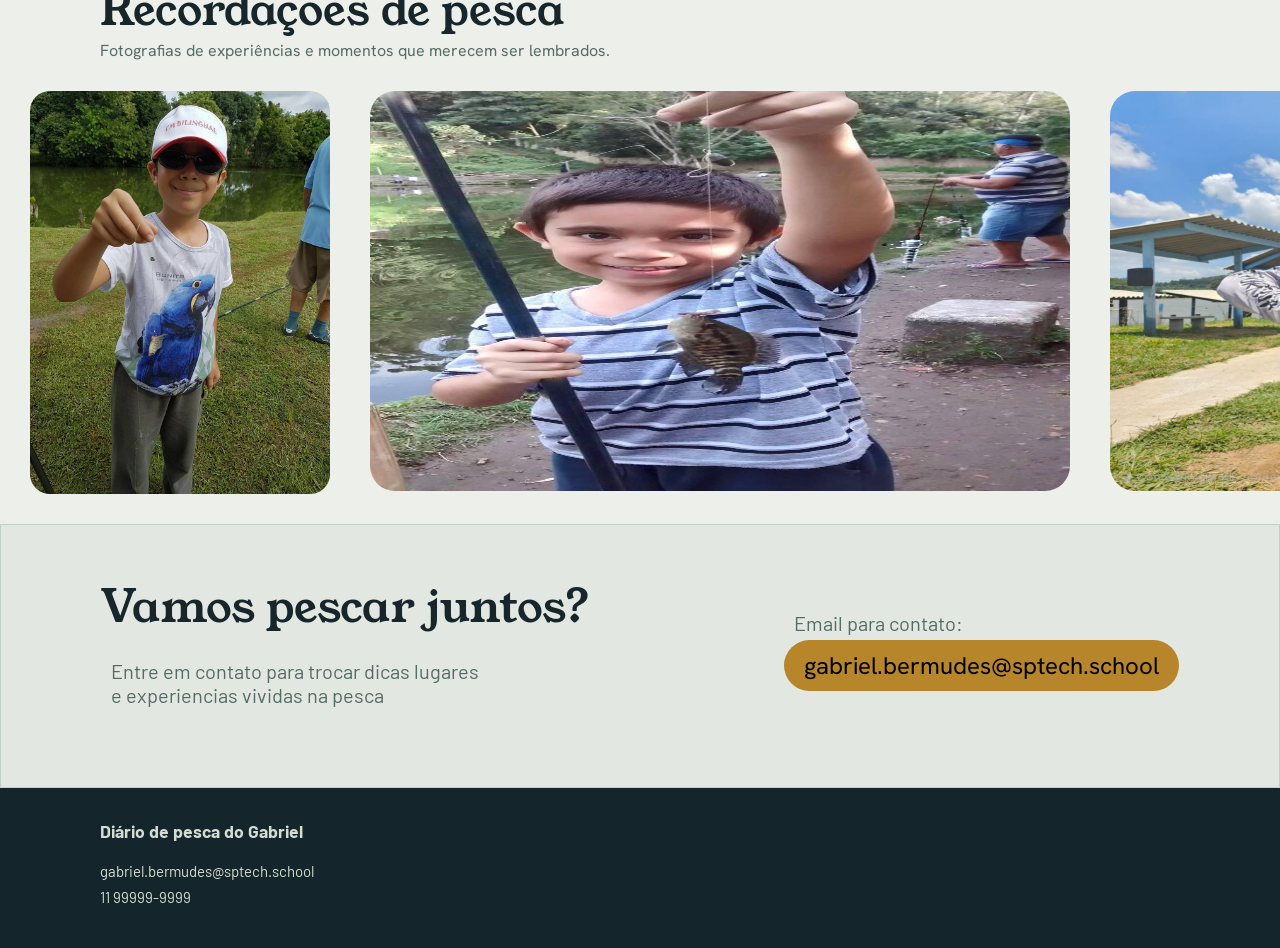
==== commit cc659a5a: "Modificação - Layout de uma imagem da galeria" ====
--- a/WEB-DATA-VIZ/public/index.html
+++ b/WEB-DATA-VIZ/public/index.html
@@ -118,7 +118,7 @@
         </div>
         <div class="relato relatos">
           <div class="relato relato1">
-            <img src="assets/imgs/FOTO_PESCANDO_1.jpeg" alt="pescaria1">
+            <!-- <img src="assets/imgs/FOTO_PESCANDO_1.jpeg" alt="pescaria1"> -->
           </div>
           <div class="relato relato2">
             <img src="assets/imgs/FOTO_PESCANDO_2.jpeg" alt="pescaria2">
--- a/WEB-DATA-VIZ/public/css/estilo.css
+++ b/WEB-DATA-VIZ/public/css/estilo.css
@@ -352,6 +352,12 @@
 
 .relato {
   flex: 0 0 300px;
+}
+
+.relato1 {
+  background-image: url(../assets/imgs/FOTO_PESCANDO_1.jpeg);
+  background-size: cover;
+  border-radius: 20px;
 }
 
 .relatos::-webkit-scrollbar {
@@ -745,4 +751,4 @@
   100% {
     transform: rotate(25deg)
   }
-}+}
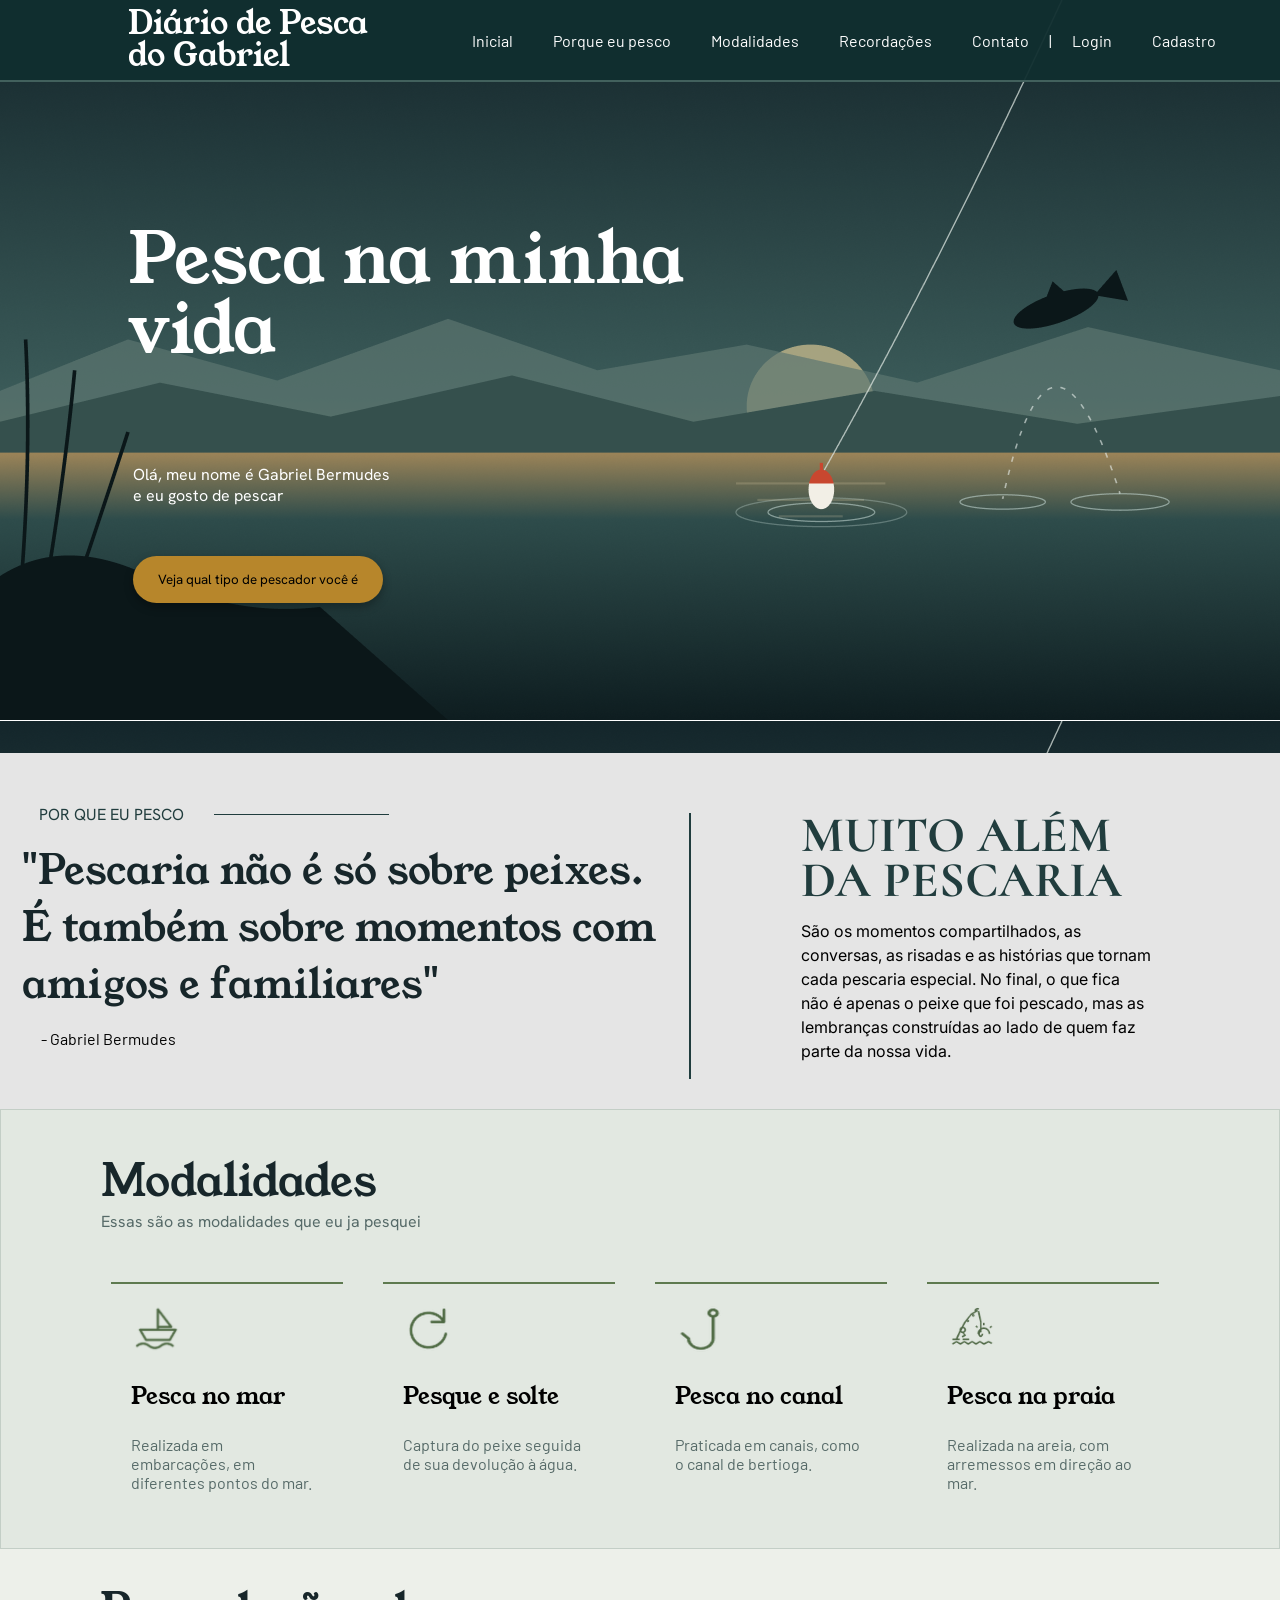
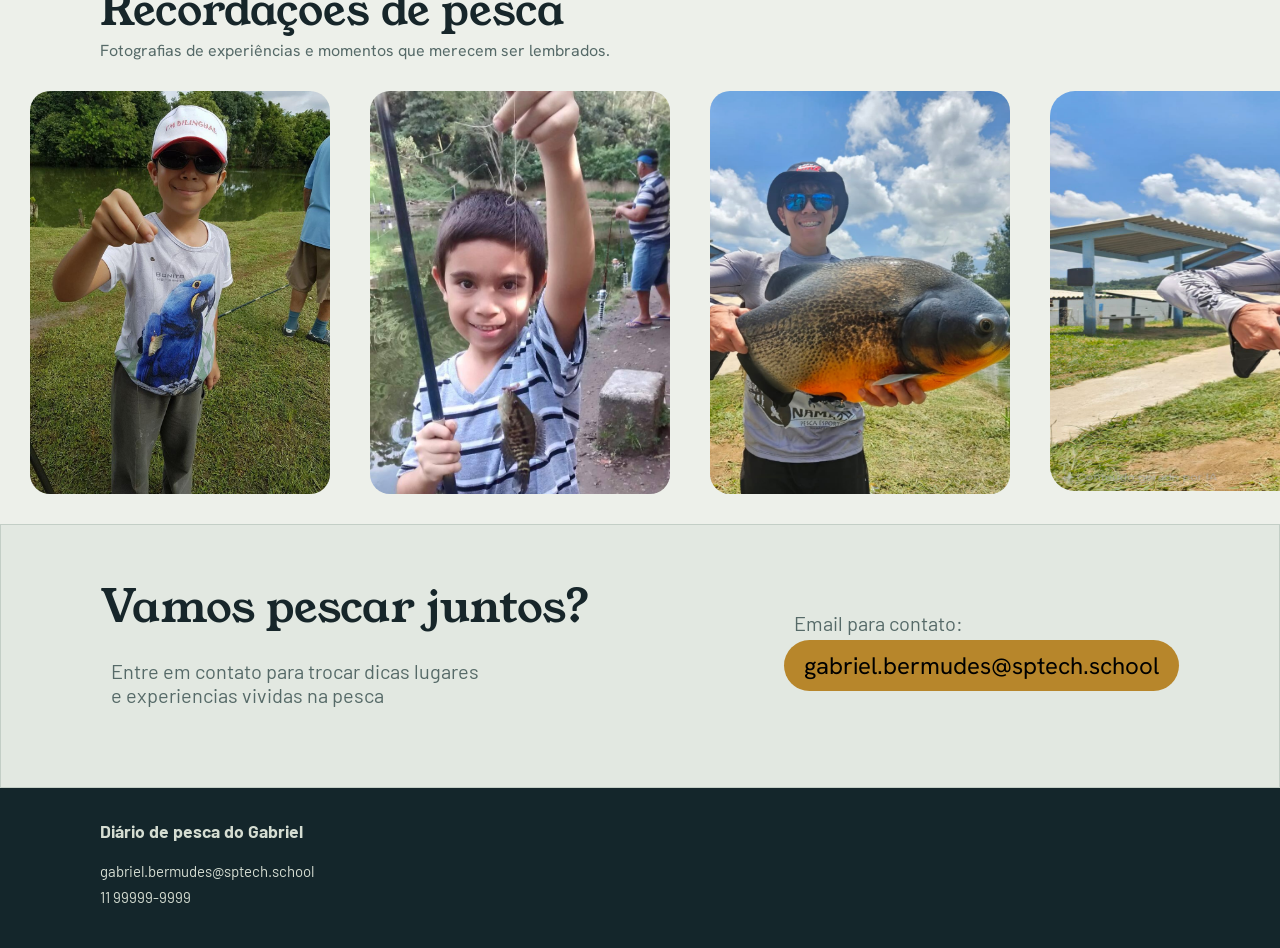
==== commit 906456b2: "Modificação - Arrumando layout de fotos do index" ====
--- a/WEB-DATA-VIZ/public/index.html
+++ b/WEB-DATA-VIZ/public/index.html
@@ -121,10 +121,10 @@
             <!-- <img src="assets/imgs/FOTO_PESCANDO_1.jpeg" alt="pescaria1"> -->
           </div>
           <div class="relato relato2">
-            <img src="assets/imgs/FOTO_PESCANDO_2.jpeg" alt="pescaria2">
+            <!-- <img src="assets/imgs/FOTO_PESCANDO_2.jpeg" alt="pescaria2"> -->
           </div>
           <div class="relato relato3">
-            <img src="assets/imgs/eu-pescando.jpeg" alt="pescaria3">
+            <!-- <img src="assets/imgs/eu-pescando.jpeg" alt="pescaria3"> -->
           </div>
           <div class="relato relato4">
             <img src="assets/imgs/eu-pescando.jpeg" alt="pescaria3">
--- a/WEB-DATA-VIZ/public/css/estilo.css
+++ b/WEB-DATA-VIZ/public/css/estilo.css
@@ -359,6 +359,19 @@
   background-size: cover;
   border-radius: 20px;
 }
+
+.relato2 {
+  background-image: url(../assets/imgs/FOTO_PESCANDO_2.jpeg);
+  background-size: cover;
+  border-radius: 20px;
+}
+
+.relato3 {
+  background-image: url(../assets/imgs/FOTO_PESCANDO_3.png);
+  background-size: cover;
+  border-radius: 20px;
+}
+
 
 .relatos::-webkit-scrollbar {
   height: 17px;
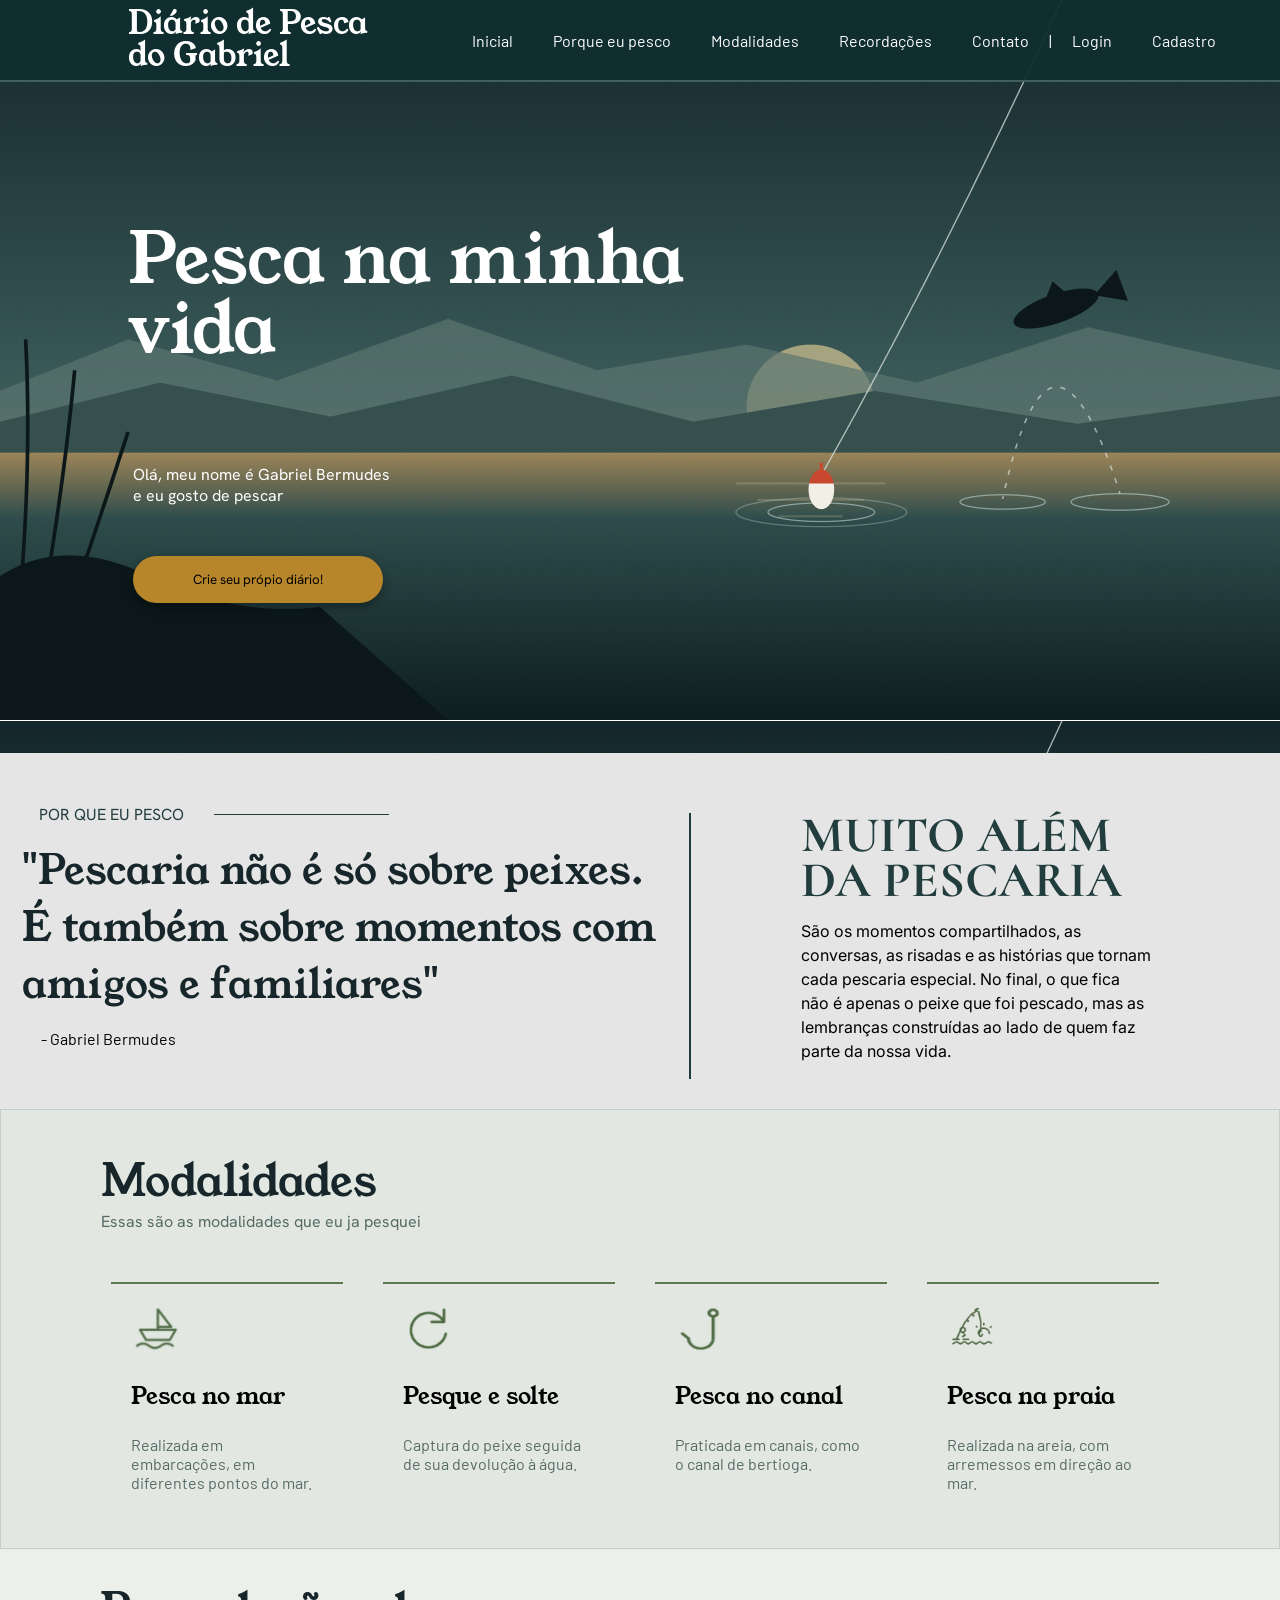
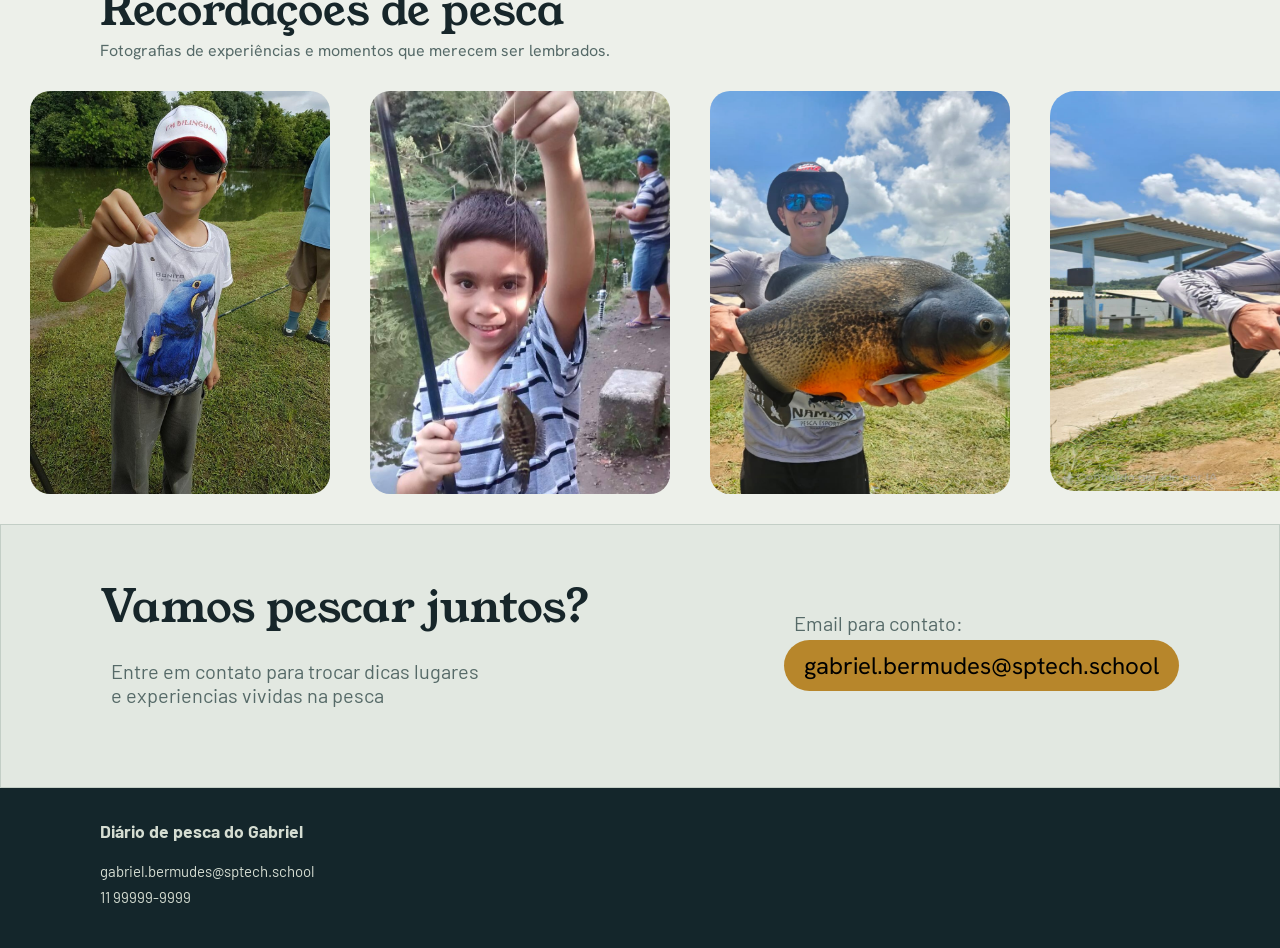
==== commit b0fd9cec: "Criando botao com href no index para tela de cadastro" ====
--- a/WEB-DATA-VIZ/public/index.html
+++ b/WEB-DATA-VIZ/public/index.html
@@ -54,7 +54,7 @@
     <div class="container" id="container">
       <h1 class="young-serif-regular titulo">Pesca na minha <br> vida</h1>
       <p class="hanken">Olá, meu nome é Gabriel Bermudes <br> e eu gosto de pescar</p>
-      <button class="hanken" id="porque-eu-pesco">Veja qual tipo de pescador você é</button>
+      <a href="cadastro.html"><button class="hanken" id="porque-eu-pesco">Crie seu própio diário!</button></a>
     </div>
   </div>
 
--- a/WEB-DATA-VIZ/public/css/estilo.css
+++ b/WEB-DATA-VIZ/public/css/estilo.css
@@ -4,7 +4,7 @@
 @import url('https://fonts.googleapis.com/css2?family=Young+Serif&display=swap');
 
 html {
-    scroll-behavior: smooth;
+  scroll-behavior: smooth;
 }
 
 .junge-regular {
@@ -97,7 +97,7 @@
 body:has(#recordacoes:target) .navbar a[href="#recordacoes"],
 body:has(#contato:target) .navbar a[href="#contato"],
 body:has(#cadastro:target) .navbar a [href="#cadastro"] {
-    font-weight: 900;
+  font-weight: 900;
 }
 
 .navbar a {
@@ -213,6 +213,7 @@
 .box-modalidades {
   margin-top: 0;
 }
+
 .box-modalidades h1 {
   margin-top: 40px;
   margin-left: 100px;
@@ -263,6 +264,7 @@
   margin-top: 0;
   margin-bottom: 0;
 }
+
 .box1 h2 {
   text-align: left;
   color: rgba(16, 47, 48, 0.92);
@@ -423,6 +425,7 @@
   justify-content: center;
   padding-bottom: 30px;
 }
+
 .entre-contato h1 {
   margin-top: 0;
   margin-left: 100px;
@@ -555,6 +558,7 @@
 .titulo_cadastro h1 {
   margin-bottom: 30px;
 }
+
 .card h2 {
   margin: 0;
   font-size: 30px;
@@ -570,7 +574,7 @@
 
 .formulario span {
   font-size: 15px;
-  font-weight: 800;
+  font-weight: 400;
 }
 
 .formulario input {
@@ -765,3 +769,47 @@
     transform: rotate(25deg)
   }
 }
+
+.popover-requisitos {
+  background-color: white;
+  border: 1px solid #143b22;
+  border-radius: 10px;
+  line-height: 0;
+
+  opacity: 0;
+  visibility: hidden;
+  transform: translateY(-4px);
+  transition: opacity .2s, transform .2s, visibility .2s;
+  position: absolute;
+  top: 100%;
+  left: 0;
+  width: 100%;
+
+  font-size: 15px;
+  font-weight: 700;
+}
+
+.senha {
+  top: 100%;
+  position: relative;
+}
+
+.popover-requisitos p {
+  margin-left: 10px;
+}
+
+.validacoes {
+  margin-left: 22px;
+  line-height: 0.01;
+  list-style-type: disc;
+}
+
+#senha_input {
+  width: 94.5%;
+}
+
+.senha:focus-within .popover-requisitos {
+  opacity: 1;
+  visibility: visible;
+  transform: translateY(0);
+}
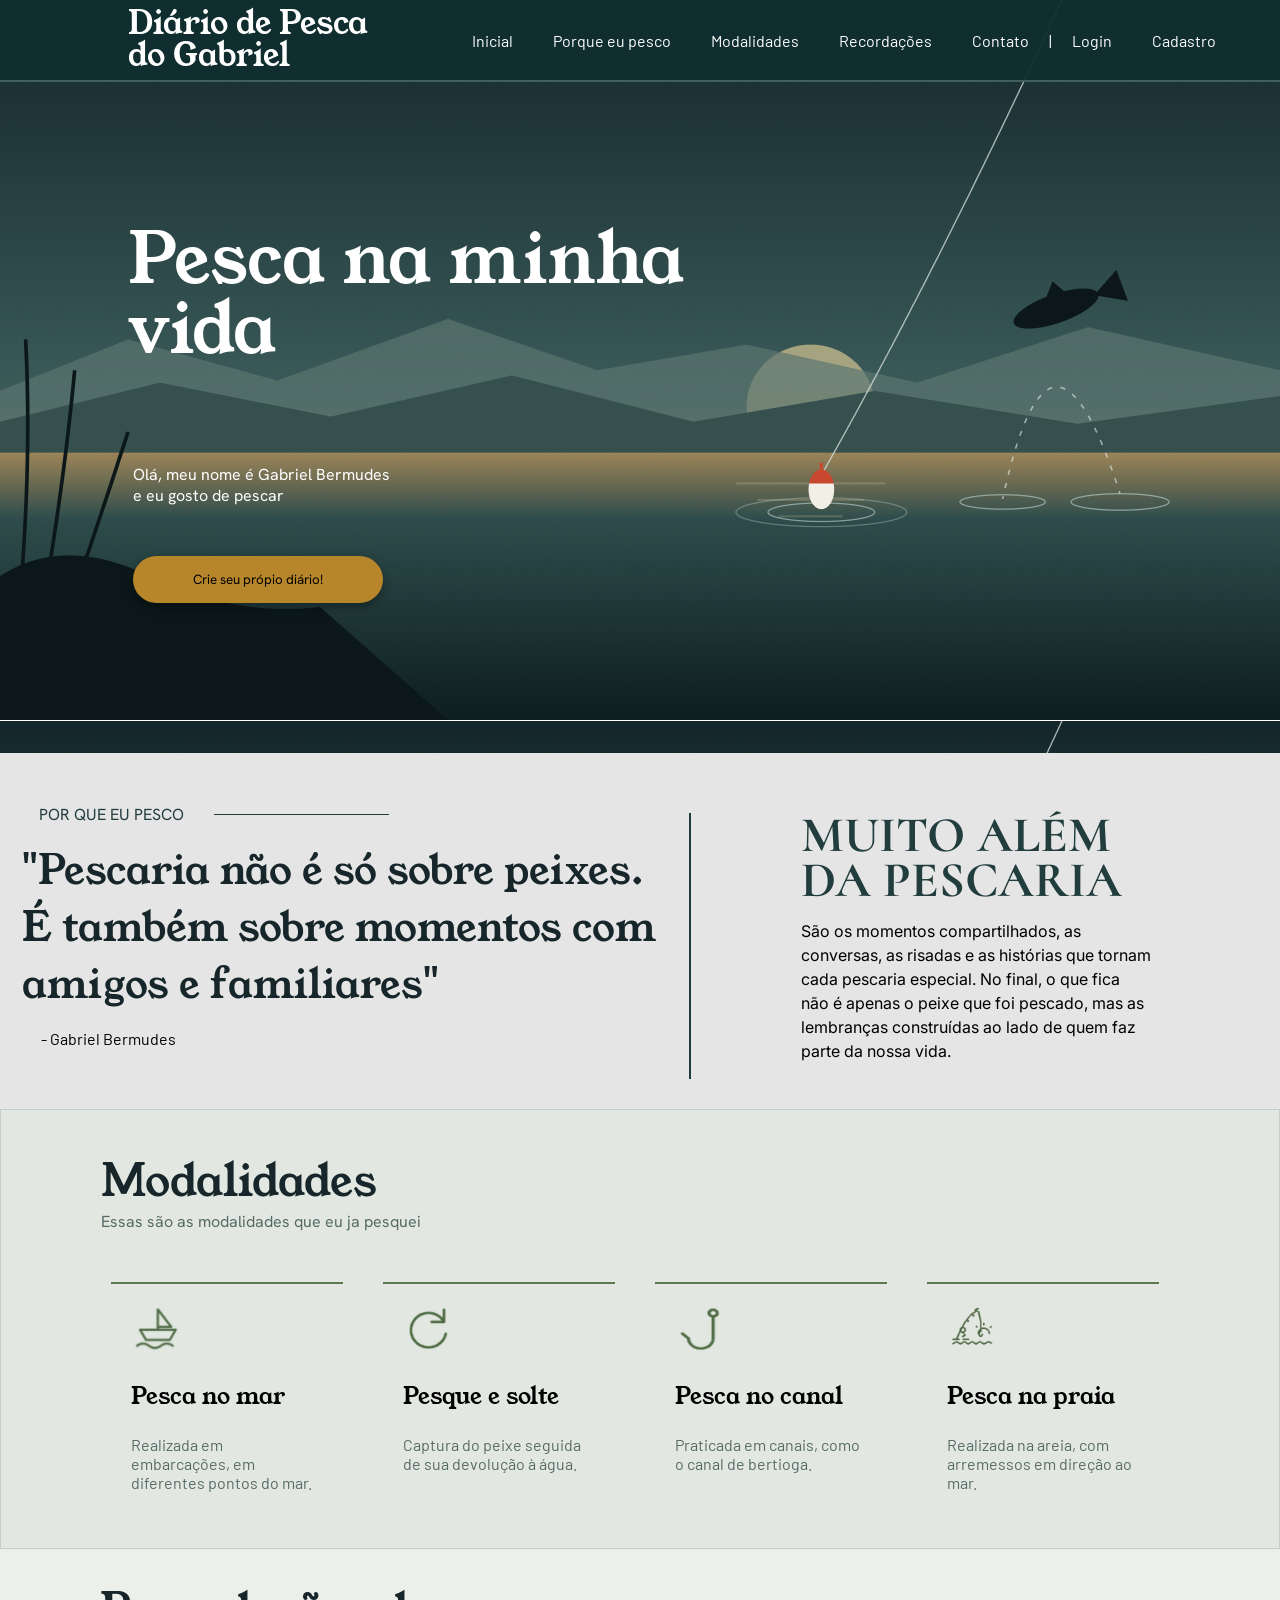
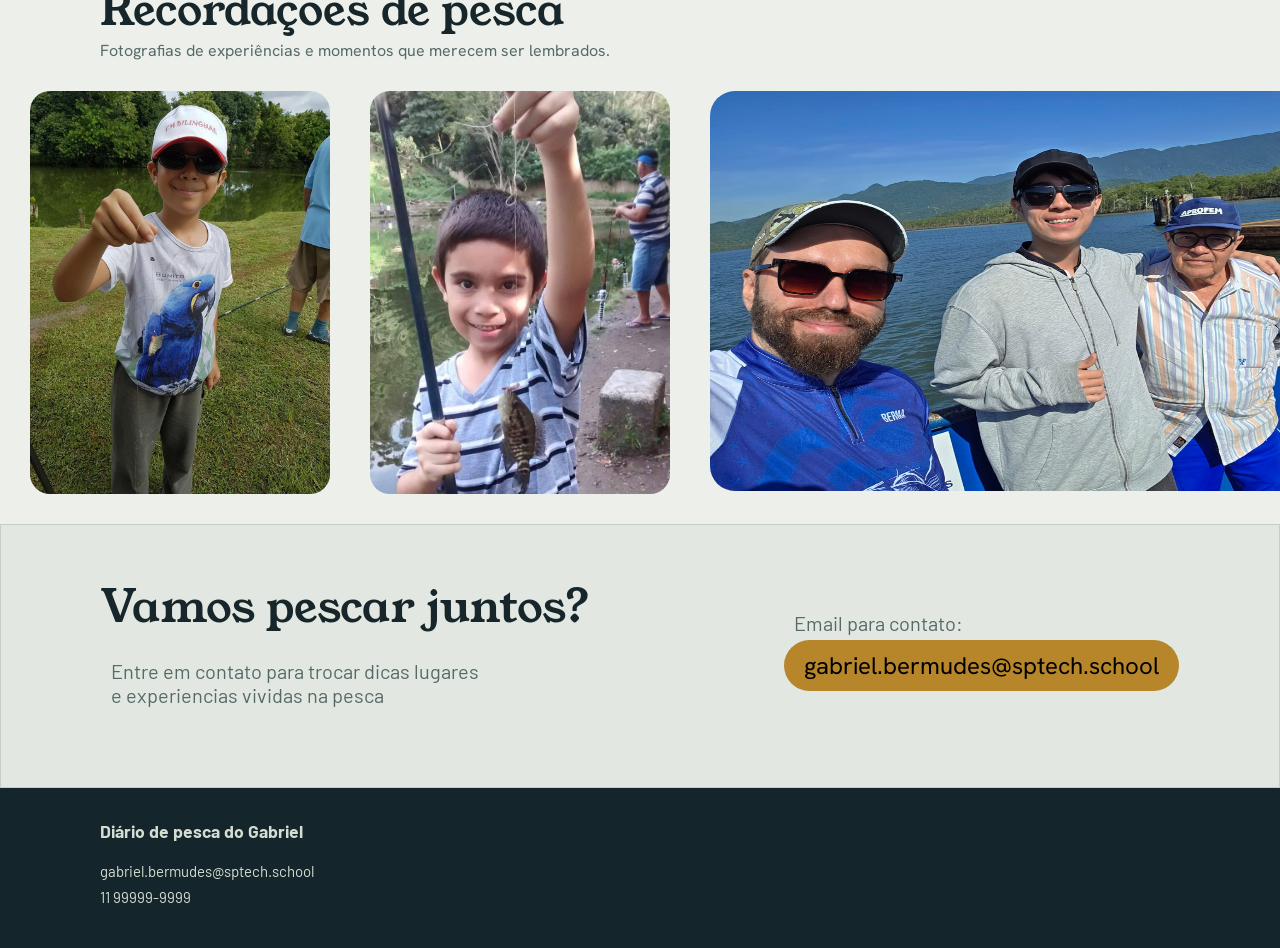
==== commit a1f321a4: "Adicionando fotos no index" ====
--- a/WEB-DATA-VIZ/public/index.html
+++ b/WEB-DATA-VIZ/public/index.html
@@ -123,14 +123,14 @@
           <div class="relato relato2">
             <!-- <img src="assets/imgs/FOTO_PESCANDO_2.jpeg" alt="pescaria2"> -->
           </div>
+          <div class="relato relato5">
+            <img src="assets/imgs/FOTO_PESCANDO_6.jpeg" alt="pescaria3">
+          </div>
           <div class="relato relato3">
             <!-- <img src="assets/imgs/eu-pescando.jpeg" alt="pescaria3"> -->
           </div>
           <div class="relato relato4">
-            <img src="assets/imgs/eu-pescando.jpeg" alt="pescaria3">
-          </div>
-          <div class="relato relato5">
-            <img src="assets/imgs/eu-pescando.jpeg" alt="pescaria3">
+            <!-- <img src="assets/imgs/eu-pescando.jpeg" alt="pescaria3"> -->
           </div>
         </div>
       </div>
--- a/WEB-DATA-VIZ/public/css/estilo.css
+++ b/WEB-DATA-VIZ/public/css/estilo.css
@@ -373,6 +373,13 @@
   background-size: cover;
   border-radius: 20px;
 }
+
+.relato4 {
+  background-image: url(../assets/imgs/FOTO_PESCANDO_5.jpeg);
+  background-size: cover;
+  border-radius: 20px;
+}
+
 
 
 .relatos::-webkit-scrollbar {
